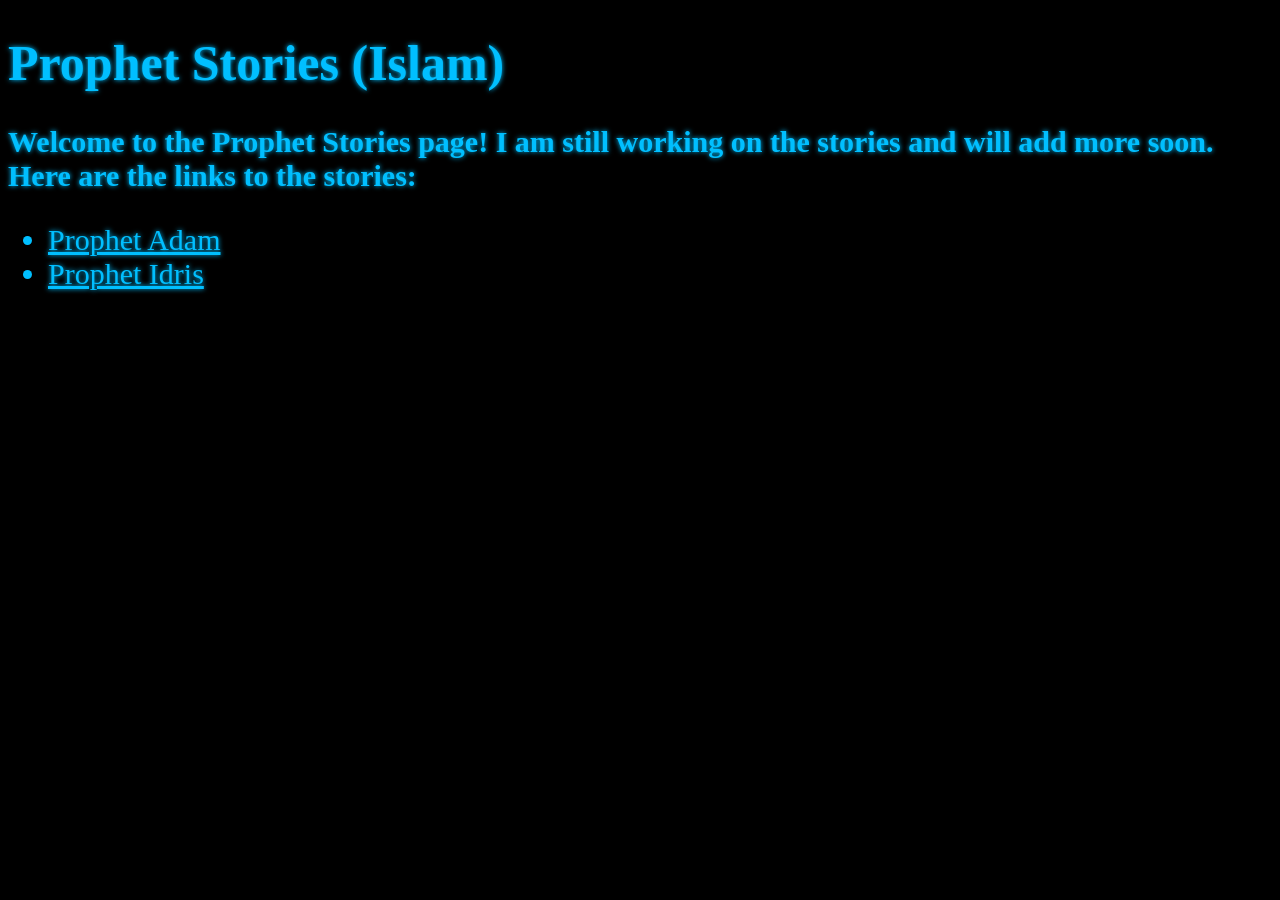
==== index.html @ 22769b6c "Add files via upload" ====
<!DOCTYPE html>
<html lang="en">
<head>
    <meta charset="UTF-8">
    <meta name="viewport" content="width=device-width, initial-scale=1.0">
    <title>Prophet Stories</title>
    <link rel="stylesheet" href="style.css">
</head>
<body>
    <h1>Prophet Stories (Islam)</h1>
    <h3>Welcome to the Prophet Stories page! I am still working on the stories and will add more soon. Here are the links to the stories:</h3>
    <ul>
        <li><a href="adam.html">Prophet Adam</a></li>
        <li><a href="idris.html">Prophet Idris</a></li>
    </ul>
</body>
</html>
---- style.css ----
*{
    color: deepskyblue;
    text-shadow: 0px 0px 5px deepskyblue;
}
hr{
    border: 1px solid deepskyblue;
    box-shadow: 0px 0px 5px deepskyblue;
}
body{
    background-color: black;
}
h1{
    font-size: 50px;
}
h2{
    font-size: 40px;
}
h3{
    font-size: 30px;
}
p{
    font-size: 20px;
}
a{
    font-size: 30px;
    transition: 0.5s;
}
a:hover{
        text-shadow: 0px 0px 10px deepskyblue;
}
li{
    font-size: 30px;
}
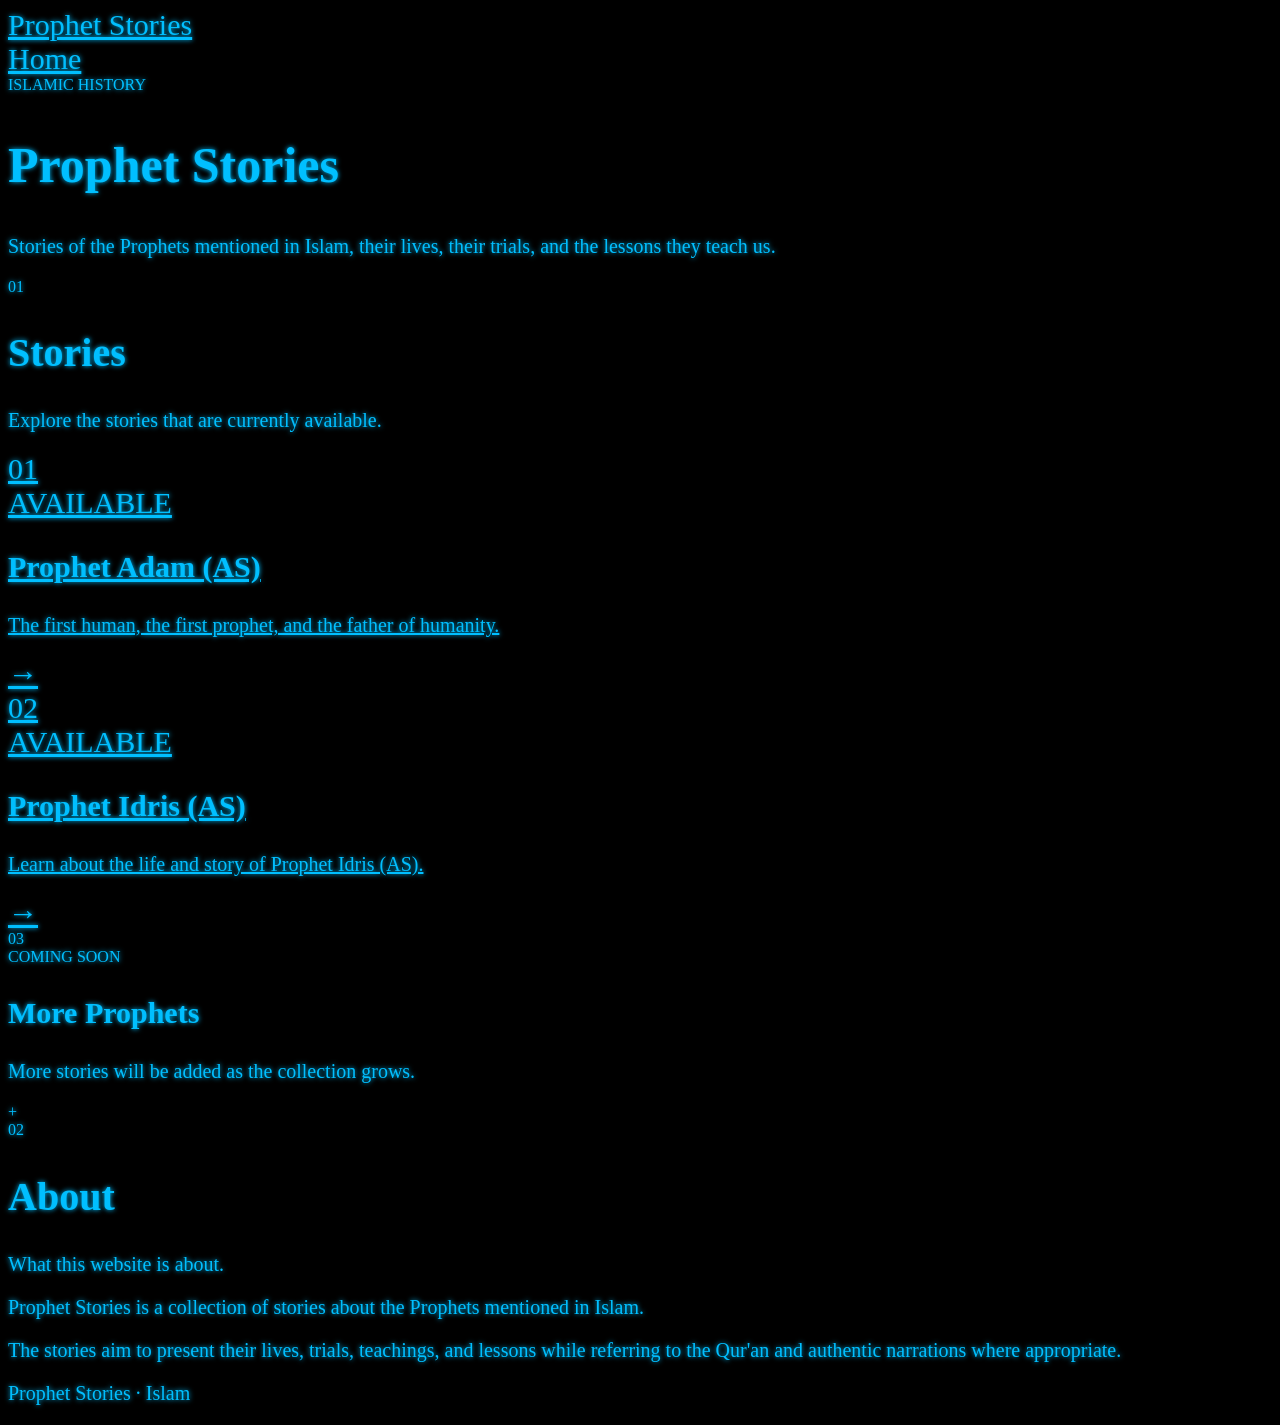
==== commit efa2f8ab: "Revamp index.html with new layout and content Enhanced the index.html file with additional sections," ====
--- a/index.html
+++ b/index.html
@@ -3,15 +3,128 @@
 <head>
     <meta charset="UTF-8">
     <meta name="viewport" content="width=device-width, initial-scale=1.0">
-    <title>Prophet Stories</title>
+    <meta name="description" content="Stories of the Prophets in Islam, with Qur'an references and lessons.">
+    <title>Prophet Stories — Islam</title>
     <link rel="stylesheet" href="style.css">
 </head>
-<body>
-    <h1>Prophet Stories (Islam)</h1>
-    <h3>Welcome to the Prophet Stories page! I am still working on the stories and will add more soon. Here are the links to the stories:</h3>
-    <ul>
-        <li><a href="adam.html">Prophet Adam</a></li>
-        <li><a href="idris.html">Prophet Idris</a></li>
-    </ul>
+
+<body class="home-page">
+
+    <header class="site-header">
+        <div class="header-inner">
+            <a href="index.html" class="site-logo">Prophet Stories</a>
+
+            <nav class="main-nav">
+                <a href="index.html">Home</a>
+            </nav>
+        </div>
+    </header>
+
+    <main class="home-container">
+
+        <section class="hero">
+            <div class="hero-badge">ISLAMIC HISTORY</div>
+
+            <h1>Prophet Stories</h1>
+
+            <p class="hero-subtitle">
+                Stories of the Prophets mentioned in Islam,
+                their lives, their trials, and the lessons they teach us.
+            </p>
+
+            <div class="hero-line"></div>
+        </section>
+
+        <section class="stories-section">
+
+            <div class="section-heading">
+                <span class="section-number">01</span>
+                <div>
+                    <h2>Stories</h2>
+                    <p>Explore the stories that are currently available.</p>
+                </div>
+            </div>
+
+            <div class="story-grid">
+
+                <a href="adam.html" class="story-card">
+                    <div class="story-card-number">01</div>
+
+                    <div class="story-card-content">
+                        <span class="story-status available">AVAILABLE</span>
+                        <h3>Prophet Adam (AS)</h3>
+                        <p>
+                            The first human, the first prophet,
+                            and the father of humanity.
+                        </p>
+                    </div>
+
+                    <span class="story-arrow">→</span>
+                </a>
+
+                <a href="idris.html" class="story-card">
+                    <div class="story-card-number">02</div>
+
+                    <div class="story-card-content">
+                        <span class="story-status available">AVAILABLE</span>
+                        <h3>Prophet Idris (AS)</h3>
+                        <p>
+                            Learn about the life and story of
+                            Prophet Idris (AS).
+                        </p>
+                    </div>
+
+                    <span class="story-arrow">→</span>
+                </a>
+
+                <div class="story-card coming-soon">
+                    <div class="story-card-number">03</div>
+
+                    <div class="story-card-content">
+                        <span class="story-status">COMING SOON</span>
+                        <h3>More Prophets</h3>
+                        <p>
+                            More stories will be added as the
+                            collection grows.
+                        </p>
+                    </div>
+
+                    <span class="story-arrow">+</span>
+                </div>
+
+            </div>
+        </section>
+
+        <section class="about-section">
+
+            <div class="section-heading">
+                <span class="section-number">02</span>
+                <div>
+                    <h2>About</h2>
+                    <p>What this website is about.</p>
+                </div>
+            </div>
+
+            <div class="about-card">
+                <p>
+                    Prophet Stories is a collection of stories about
+                    the Prophets mentioned in Islam.
+                </p>
+
+                <p>
+                    The stories aim to present their lives, trials,
+                    teachings, and lessons while referring to the
+                    Qur'an and authentic narrations where appropriate.
+                </p>
+            </div>
+
+        </section>
+
+    </main>
+
+    <footer class="site-footer">
+        <p>Prophet Stories · Islam</p>
+    </footer>
+
 </body>
-</html>+</html>
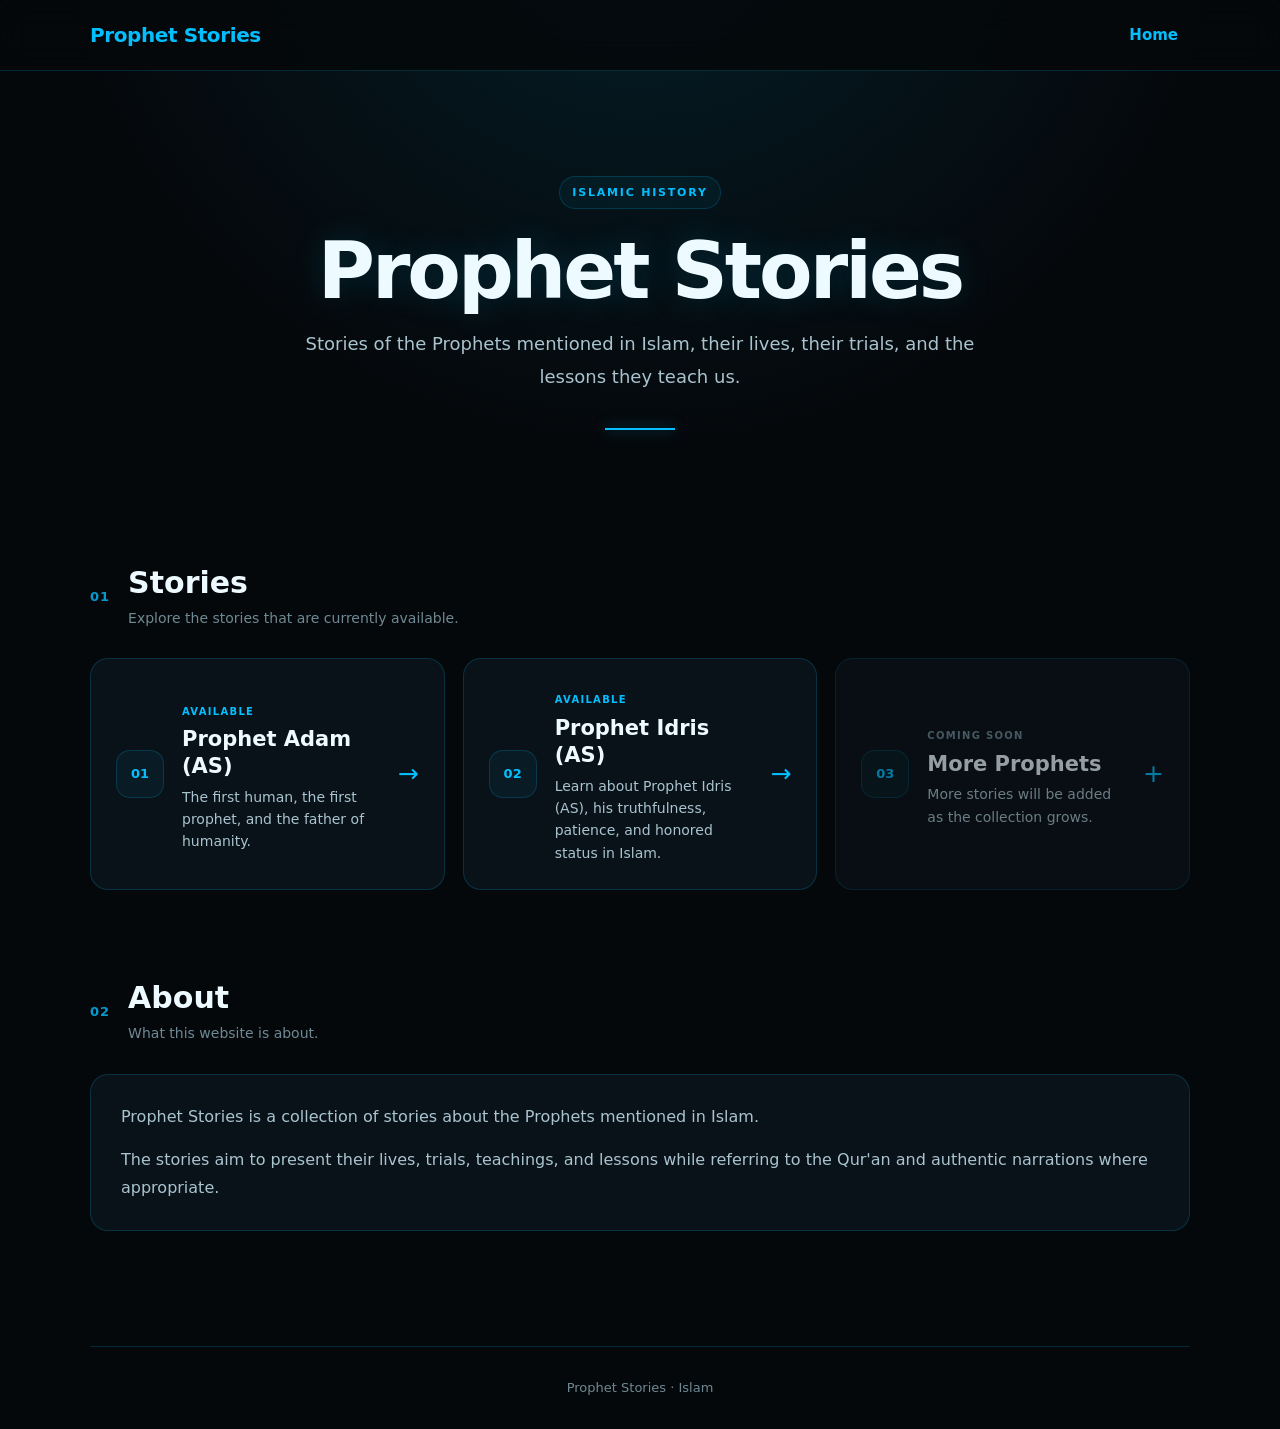
==== commit 48c4eac7: "Fix HTML formatting and structure" ====
--- a/index.html
+++ b/index.html
@@ -69,8 +69,9 @@
                         <span class="story-status available">AVAILABLE</span>
                         <h3>Prophet Idris (AS)</h3>
                         <p>
-                            Learn about the life and story of
-                            Prophet Idris (AS).
+                            Learn about Prophet Idris (AS),
+                            his truthfulness, patience,
+                            and honored status in Islam.
                         </p>
                     </div>
 
--- a/style.css
+++ b/style.css
@@ -1,33 +1,18 @@
-*{
-    color: deepskyblue;
-    text-shadow: 0px 0px 5px deepskyblue;
-}
-hr{
-    border: 1px solid deepskyblue;
-    box-shadow: 0px 0px 5px deepskyblue;
-}
-body{
-    background-color: black;
-}
-h1{
-    font-size: 50px;
-}
-h2{
-    font-size: 40px;
-}
-h3{
-    font-size: 30px;
-}
-p{
-    font-size: 20px;
-}
-a{
-    font-size: 30px;
-    transition: 0.5s;
-}
-a:hover{
-        text-shadow: 0px 0px 10px deepskyblue;
-}
-li{
-    font-size: 30px;
-}+:root{--blue:#04bfff;--blue-bright:#35cfff;--blue-dark:#008fc4;--bg:#05080b;--bg-secondary:#091017;--card:rgba(12,22,30,.78);--card-hover:rgba(15,31,42,.95);--text:#edfaff;--text-secondary:#a9c4cf;--text-muted:#6f8994;--border:rgba(4,191,255,.18);--border-hover:rgba(4,191,255,.55);--max-width:1100px;--reading-width:900px;--radius:18px}
+*{box-sizing:border-box}html{scroll-behavior:smooth}body{margin:0;min-height:100vh;background:radial-gradient(circle at 50% -10%,rgba(4,191,255,.13),transparent 35%),var(--bg);color:var(--text);font-family:Inter,ui-sans-serif,system-ui,-apple-system,BlinkMacSystemFont,"Segoe UI",sans-serif;line-height:1.75}a{color:inherit;text-decoration:none}::selection{background:rgba(4,191,255,.3);color:#fff}
+.site-header{position:sticky;top:0;z-index:100;width:100%;background:rgba(5,8,11,.88);border-bottom:1px solid var(--border);backdrop-filter:blur(16px);-webkit-backdrop-filter:blur(16px)}.header-inner{width:min(var(--max-width),calc(100% - 40px));margin:auto;min-height:70px;display:flex;align-items:center;justify-content:space-between}.site-logo{color:var(--blue);font-size:20px;font-weight:800;letter-spacing:-.4px;transition:color .2s}.site-logo:hover{color:var(--blue-bright)}.main-nav a{display:inline-block;color:var(--blue);font-size:15px;font-weight:600;padding:8px 12px;border-radius:10px;transition:color .2s,background .2s}.main-nav a:hover{color:#fff;background:rgba(4,191,255,.08)}
+.home-container{width:min(var(--max-width),calc(100% - 40px));margin:auto}.hero{padding:105px 0 90px;text-align:center}.hero-badge{display:inline-block;padding:6px 12px;border:1px solid var(--border);border-radius:999px;color:var(--blue);font-size:11px;font-weight:800;letter-spacing:1.8px;background:rgba(4,191,255,.05)}.hero h1{margin:22px 0 15px;color:var(--text);font-size:clamp(44px,8vw,78px);line-height:1.05;letter-spacing:-3px;text-shadow:0 0 35px rgba(4,191,255,.16)}.hero-subtitle{max-width:680px;margin:auto;color:var(--text-secondary);font-size:18px;line-height:1.8}.hero-line{width:70px;height:2px;margin:35px auto 0;background:var(--blue);box-shadow:0 0 14px rgba(4,191,255,.55)}
+.stories-section,.about-section{padding:45px 0}.section-heading{display:flex;align-items:center;gap:18px;margin-bottom:28px}.section-number{color:var(--blue);font-size:13px;font-weight:800;letter-spacing:1px;opacity:.8}.section-heading h2{margin:0;color:var(--text);font-size:30px;line-height:1.2}.section-heading p{margin:5px 0 0;color:var(--text-muted);font-size:14px}.story-grid{display:grid;grid-template-columns:repeat(auto-fit,minmax(290px,1fr));gap:18px}.story-card{position:relative;display:flex;align-items:center;gap:18px;min-height:180px;padding:25px;background:var(--card);border:1px solid var(--border);border-radius:var(--radius);overflow:hidden;transition:transform .25s,border-color .25s,background .25s,box-shadow .25s}.story-card:before{content:"";position:absolute;inset:0 auto 0 0;width:3px;background:var(--blue);opacity:0;transition:opacity .25s}.story-card:hover{transform:translateY(-5px);background:var(--card-hover);border-color:var(--border-hover);box-shadow:0 15px 45px rgba(0,0,0,.35),0 0 30px rgba(4,191,255,.07)}.story-card:hover:before{opacity:1}.story-card-number{flex-shrink:0;width:48px;height:48px;display:grid;place-items:center;border:1px solid var(--border);border-radius:14px;color:var(--blue);font-size:13px;font-weight:800;background:rgba(4,191,255,.05)}.story-card-content{min-width:0}.story-status{display:inline-block;margin-bottom:6px;color:var(--text-muted);font-size:10px;font-weight:800;letter-spacing:1.3px}.story-status.available{color:var(--blue)}.story-card h3{margin:0 0 5px;color:var(--text);font-size:21px;line-height:1.3}.story-card p{margin:0;color:var(--text-secondary);font-size:14px;line-height:1.6}.story-arrow{margin-left:auto;color:var(--blue);font-size:25px;transition:transform .2s}.story-card:hover .story-arrow{transform:translateX(5px)}.coming-soon{cursor:default;opacity:.62}.coming-soon:hover{transform:none;background:var(--card);border-color:var(--border);box-shadow:none}.coming-soon:before{display:none}.about-card{padding:28px 30px;background:var(--card);border:1px solid var(--border);border-radius:var(--radius)}.about-card p{margin:0 0 15px;color:var(--text-secondary);font-size:16px}.about-card p:last-child{margin-bottom:0}.site-footer{width:min(var(--max-width),calc(100% - 40px));margin:70px auto 0;padding:30px 0;border-top:1px solid var(--border);text-align:center}.site-footer p{margin:0;color:var(--text-muted);font-size:13px}
+.story-page{background:radial-gradient(circle at 50% -10%,rgba(4,191,255,.10),transparent 32%),var(--bg)}
+/* Render-MD replaces <md> with <div class="md-rendered">, so style that output. */
+.story-page .md-rendered{display:block;width:100%;max-width:none;margin:0 auto;padding:42px 24px 10px}
+.story-page .md-rendered>h1,.story-page .md-rendered>h2,.story-page .md-rendered>h3,.story-page .md-rendered>h4,.story-page .md-rendered>p,.story-page .md-rendered>blockquote,.story-page .md-rendered>ol,.story-page .md-rendered>ul,.story-page .md-rendered>hr{width:min(var(--reading-width),100%);margin-left:auto;margin-right:auto}
+.story-page .md-rendered>h1:first-child{margin-top:0;margin-bottom:14px;color:var(--text);font-size:clamp(36px,5vw,58px);line-height:1.12;letter-spacing:-1.8px;overflow-wrap:anywhere;text-shadow:0 0 30px rgba(4,191,255,.15)}
+.story-page .md-rendered>h2{margin-top:58px;margin-bottom:20px;padding-top:25px;border-top:1px solid var(--border);color:var(--text);font-size:clamp(26px,4vw,36px);line-height:1.25;letter-spacing:-.8px}
+.story-page .md-rendered>h3{margin-top:28px;margin-bottom:26px;color:var(--blue);font-size:18px;line-height:1.5;font-weight:650}.story-page .md-rendered>h4{margin-top:30px;margin-bottom:12px;color:var(--text);font-size:20px}.story-page .md-rendered>p{margin-top:0;margin-bottom:22px;color:var(--text-secondary);font-size:17px;line-height:1.9}.story-page .md-rendered strong{color:var(--text)}
+.story-page .md-rendered ol,.story-page .md-rendered ul{margin-top:18px;margin-bottom:28px;padding-left:30px;color:var(--text-secondary)}.story-page .md-rendered li{margin-bottom:11px;padding-left:4px;font-size:17px;line-height:1.85}.story-page .md-rendered li::marker{color:var(--blue)}
+.story-page .md-rendered blockquote{margin-top:28px;margin-bottom:30px;padding:20px 25px;background:linear-gradient(135deg,rgba(4,191,255,.09),rgba(4,191,255,.025));border-left:3px solid var(--blue);border-radius:0 14px 14px 0;box-shadow:0 10px 35px rgba(0,0,0,.2)}.story-page .md-rendered blockquote p{width:auto;margin:0 0 12px;color:#dff7ff;font-size:17px;line-height:1.8}.story-page .md-rendered blockquote p:last-child{margin-bottom:0}
+.story-page .md-rendered>hr{height:1px;margin-top:50px;margin-bottom:50px;border:0;background:linear-gradient(90deg,transparent,var(--border),transparent)}.story-page .md-rendered a{color:var(--blue);text-decoration:underline;text-underline-offset:3px}.story-page .md-rendered a:hover{color:var(--blue-bright)}.story-page .md-rendered img{max-width:100%;height:auto;border-radius:12px}.story-page .md-rendered table{display:block;max-width:100%;overflow-x:auto;border-collapse:collapse}.story-page .md-rendered th,.story-page .md-rendered td{padding:10px 12px;border:1px solid var(--border)}.story-page .md-rendered th{color:var(--blue);text-align:left}
+.story-back{display:block;width:min(var(--reading-width),calc(100% - 48px));margin:18px auto 65px;color:var(--text-secondary);font-size:14px;font-weight:600}.story-back:hover{color:var(--blue)}
+@media(max-width:700px){.header-inner{width:calc(100% - 28px);min-height:62px}.site-logo{font-size:18px}.home-container{width:calc(100% - 28px)}.hero{padding:75px 0 60px}.hero h1{letter-spacing:-2px}.hero-subtitle{font-size:16px}.stories-section,.about-section{padding:30px 0}.section-heading h2{font-size:26px}.story-grid{grid-template-columns:1fr}.story-card{min-height:155px;padding:21px}.story-page .md-rendered{padding:30px 16px 8px}.story-page .md-rendered>h1:first-child{font-size:clamp(32px,8vw,42px);letter-spacing:-1px}.story-page .md-rendered>h2{margin-top:42px;padding-top:22px;font-size:27px}.story-page .md-rendered>h3{margin-top:22px;margin-bottom:22px;font-size:16px}.story-page .md-rendered>p{font-size:16px;line-height:1.85}.story-page .md-rendered li{font-size:16px}.story-page .md-rendered blockquote{padding:17px 18px}.story-page .md-rendered blockquote p{font-size:16px}.story-back{width:calc(100% - 32px);margin-bottom:45px}}
+@media(prefers-reduced-motion:reduce){html{scroll-behavior:auto}*,*:before,*:after{transition:none!important}}
